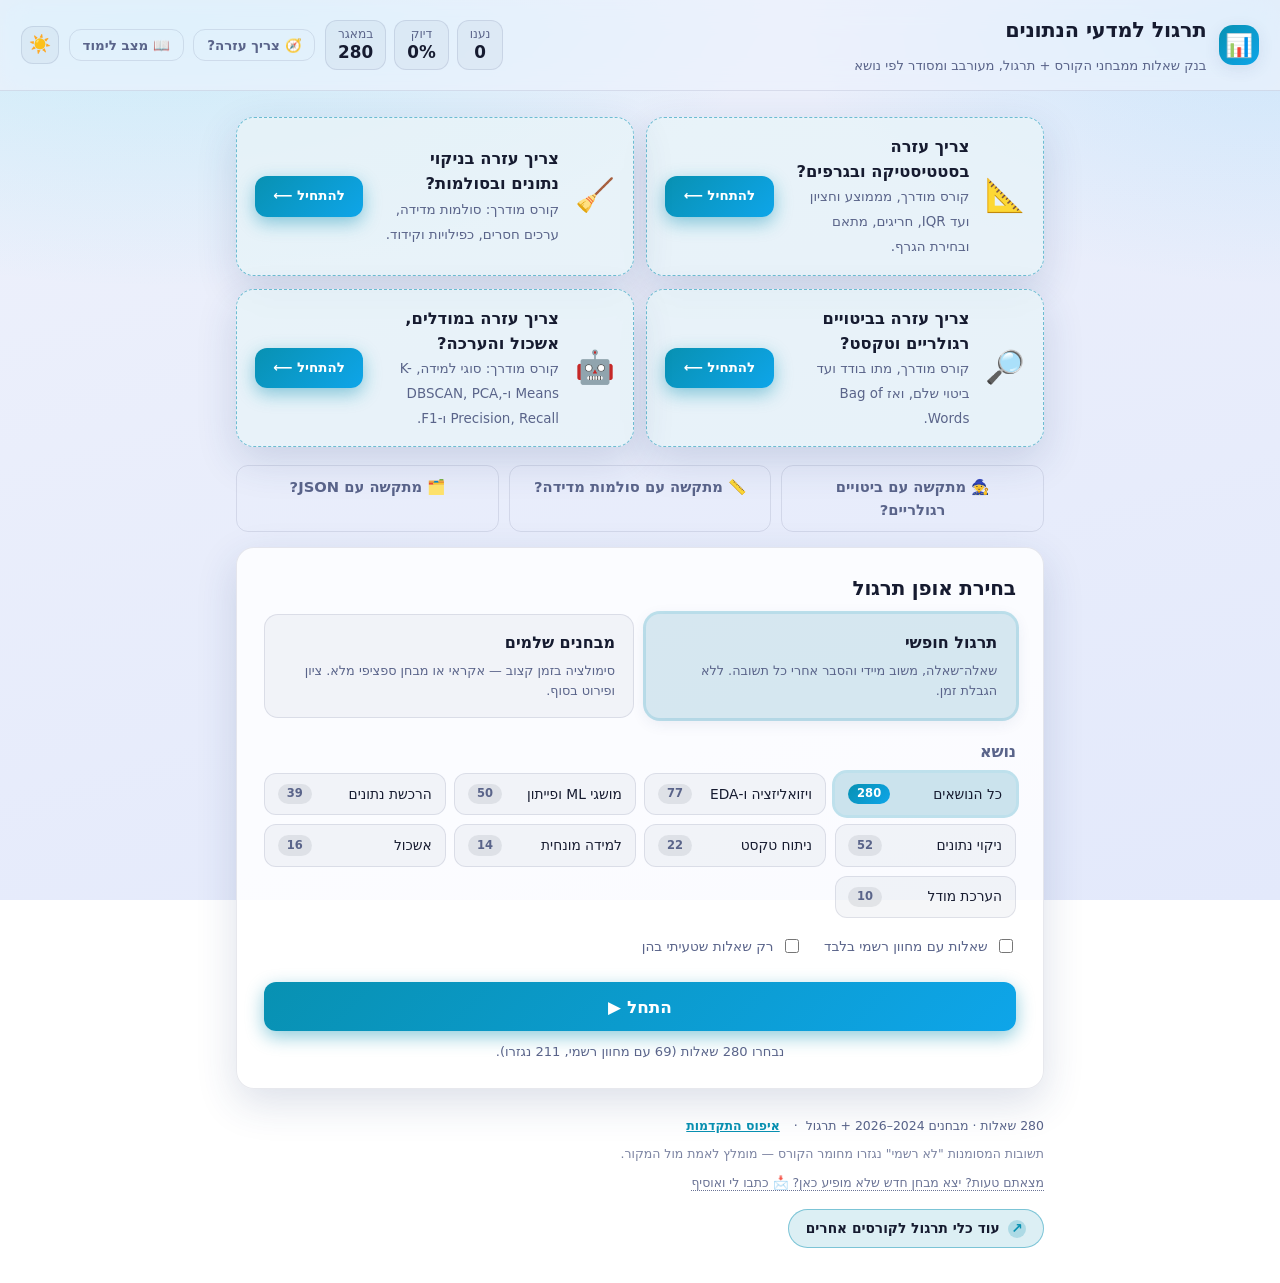
==== index.html @ a0e5b8c3 "Refute pass on the need-help courses: teach the Pearson formula (E06) and the variance-ratio rule (M" ====
<!DOCTYPE html>
<html lang="he" dir="rtl">
<head>
<meta charset="UTF-8">
<meta name="viewport" content="width=device-width, initial-scale=1.0">
<title>משחק תרגול — מבוא למדעי הנתונים</title>
<link rel="icon" href="favicon.svg" type="image/svg+xml">
<link rel="stylesheet" href="styles.css?v=22">
<script>
  // Apply saved theme before first paint to avoid a flash of the wrong theme.
  (function(){ try{ var t=localStorage.getItem("dsq_theme"); if(t==="light"||t==="dark") document.documentElement.dataset.theme=t; }catch(e){} })();
</script>
<script data-goatcounter="https://adirbuskila.goatcounter.com/count" async src="//gc.zgo.at/count.js"></script>
</head>
<body>
<header class="topbar">
  <div class="brand" id="brandHome" role="button" tabindex="0" title="לדף הבית" aria-label="חזרה לדף הבית">
    <span class="logo">📊</span>
    <div>
      <h1>תרגול למדעי הנתונים</h1>
      <p class="sub">בנק שאלות ממבחני הקורס + תרגול, מעורבב ומסודר לפי נושא</p>
    </div>
  </div>
  <div class="topbar-right">
    <div class="topstats" id="topStats"></div>
    <button id="crsHub" class="btn ghost crs-entry" type="button" title="קורסים מודרכים: סטטיסטיקה וגרפים · ניקוי נתונים · ביטויים רגולריים · מודלים והערכה">🧭 צריך עזרה?</button>
    <button id="learnEntry" class="btn ghost learn-entry" type="button">📖 מצב לימוד</button>
    <!-- label kept on all breakpoints for clarity -->
    <button id="themeToggle" class="theme-toggle" type="button" aria-label="החלפת מצב תצוגה (בהיר/כהה)" title="מצב בהיר/כהה"></button>
  </div>
</header>

<main id="app">
  <!-- START -->
  <section id="screen-start" class="screen">
    <div class="crs-promos">
      <div class="card crs-promo" data-course="eda" role="button" tabindex="0">
        <span class="big-ico">📐</span>
        <div><b>צריך עזרה בסטטיסטיקה ובגרפים?</b><span class="crs-promo-sub">קורס מודרך, מממוצע וחציון ועד IQR, חריגים, מתאם ובחירת הגרף.</span></div>
        <span class="btn primary go">להתחיל ⟵</span>
      </div>
      <div class="card crs-promo" data-course="clean" role="button" tabindex="0">
        <span class="big-ico">🧹</span>
        <div><b>צריך עזרה בניקוי נתונים ובסולמות?</b><span class="crs-promo-sub">קורס מודרך: סולמות מדידה, ערכים חסרים, כפילויות וקידוד.</span></div>
        <span class="btn primary go">להתחיל ⟵</span>
      </div>
      <div class="card crs-promo" data-course="text" role="button" tabindex="0">
        <span class="big-ico">🔎</span>
        <div><b>צריך עזרה בביטויים רגולריים וטקסט?</b><span class="crs-promo-sub">קורס מודרך, מתו בודד ועד ביטוי שלם, ואז Bag of Words.</span></div>
        <span class="btn primary go">להתחיל ⟵</span>
      </div>
      <div class="card crs-promo" data-course="ml" role="button" tabindex="0">
        <span class="big-ico">🤖</span>
        <div><b>צריך עזרה במודלים, אשכול והערכה?</b><span class="crs-promo-sub">קורס מודרך: סוגי למידה, K-Means ו-DBSCAN, PCA, Precision, Recall ו-F1.</span></div>
        <span class="btn primary go">להתחיל ⟵</span>
      </div>
    </div>
    <div class="help-links">
      <a href="regex-master.html" class="btn ghost regex-help">🧙 מתקשה עם ביטויים רגולריים?</a>
      <a href="scales-master.html" class="btn ghost regex-help">📏 מתקשה עם סולמות מדידה?</a>
      <a href="json-master.html" class="btn ghost regex-help">🗂️ מתקשה עם JSON?</a>
    </div>
    <div class="card">
      <h2>בחירת אופן תרגול</h2>

      <div class="modes">
        <label class="mode-card">
          <input type="radio" name="mode" value="practice" checked>
          <div class="mode-body">
            <span class="mode-title">תרגול חופשי</span>
            <span class="mode-desc">שאלה־שאלה, משוב מיידי והסבר אחרי כל תשובה. ללא הגבלת זמן.</span>
          </div>
        </label>
        <label class="mode-card">
          <input type="radio" name="mode" value="exam">
          <div class="mode-body">
            <span class="mode-title">מבחנים שלמים</span>
            <span class="mode-desc">סימולציה בזמן קצוב — אקראי או מבחן ספציפי מלא. ציון ופירוט בסוף.</span>
          </div>
        </label>
      </div>

      <h3>נושא</h3>
      <div id="topicGrid" class="topic-grid"></div>

      <div class="options-row">
        <label class="chk"><input type="checkbox" id="officialOnly"> שאלות עם מחוון רשמי בלבד</label>
        <label class="chk"><input type="checkbox" id="mistakesOnly"> רק שאלות שטעיתי בהן</label>
      </div>

      <div id="examOpts" class="exam-opts hidden">
        <label>מבחן
          <select id="examPick"><option value="">אקראי (כל המאגר)</option></select>
        </label>
        <label id="examCountWrap">מספר שאלות
          <select id="examCount"><option>10</option><option selected>25</option><option>40</option></select>
        </label>
        <label>זמן (דקות)
          <select id="examMinutes"><option>15</option><option>30</option><option>60</option><option selected>120</option></select>
        </label>
      </div>

      <button id="startBtn" class="btn primary big">התחל ▶</button>
      <p id="poolInfo" class="poolinfo"></p>
    </div>
  </section>

  <!-- QUIZ -->
  <section id="screen-quiz" class="screen hidden">
    <div class="quizbar">
      <button id="quitBtn" class="btn ghost">⟵ יציאה</button>
      <div class="progress"><div id="progressFill" class="progress-fill"></div></div>
      <div id="quizMeta" class="quiz-meta"></div>
    </div>

    <div class="card question-card">
      <div class="q-head">
        <span id="qTopic" class="chip"></span>
        <span id="qSource" class="chip soft"></span>
        <span id="qBadge" class="chip"></span>
      </div>
      <div id="questionText" class="question-text"></div>
      <div id="qExtras" class="q-extras"></div>
      <div id="optionsList" class="options-list"></div>
      <div id="feedback" class="feedback hidden"></div>
    </div>

    <div class="quizfoot">
      <div id="streakBox" class="streak"></div>
      <button id="prevBtn" class="btn ghost hidden">⟶ הקודמת</button>
      <button id="nextBtn" class="btn primary">הבאה ⟵</button>
      <button id="submitExamBtn" class="btn primary hidden">סיום והגשה</button>
    </div>
  </section>

  <!-- LEARN -->
  <section id="screen-learn" class="screen hidden">
    <div class="learn-bar">
      <button id="learnBackBtn" class="btn ghost">⟵ חזרה לתרגול</button>
      <div class="learn-progress" aria-hidden="true"><div id="learnProgressFill"></div></div>
      <button id="learnTocToggle" class="btn ghost learn-toc-toggle" type="button" aria-expanded="false">☰ פרקים</button>
    </div>
    <div class="learn-layout">
      <nav id="learnToc" class="learn-toc" aria-label="ניווט פרקים"></nav>
      <article id="learnContent" class="card learn-content" tabindex="-1"></article>
    </div>
    <div id="learnBackdrop" class="learn-backdrop hidden"></div>
    <div class="learn-foot">
      <button id="learnPrev" class="btn ghost">⟶ הקודם</button>
      <span id="learnPos" class="learn-pos"></span>
      <button id="learnNext" class="btn primary">הבא ⟵</button>
    </div>
  </section>

  <!-- GUIDED COURSE ("צריך עזרה?") -->
  <section id="screen-course" class="screen hidden">
    <div id="crsMapView">
      <div class="card">
        <div class="crs-head">
          <div class="grow"><h2 id="crsTitle"></h2><p id="crsIntro" class="sub"></p></div>
        </div>
        <div id="crsOverall" class="crs-overall"></div>
      </div>
      <div id="crsMap" class="crs-map"></div>
      <div class="crs-actions"><button id="crsHomeBtn" class="btn ghost">⟵ חזרה לדף הבית</button>
        <button id="crsResetBtn" class="btn ghost">איפוס התקדמות הקורס</button></div>
    </div>
    <div id="crsLessonView" class="hidden">
      <article id="crsLesson" class="card learn-content crs-lesson"></article>
      <div class="crs-actions">
        <button id="crsLessonBack" class="btn ghost">⟵ למפת השלבים</button>
        <button id="crsLessonGo" class="btn primary">לשאלות ▶</button>
      </div>
    </div>
    <div id="crsSumView" class="hidden">
      <div id="crsSum" class="card crs-sum"></div>
    </div>
  </section>

  <!-- RESULTS -->
  <section id="screen-results" class="screen hidden">
    <div class="card">
      <h2>תוצאות המבחן</h2>
      <div id="resultsSummary" class="results-summary"></div>
      <h3>פירוט לפי נושא</h3>
      <div id="resultsByTopic" class="bytopic"></div>
      <h3>סקירת תשובות</h3>
      <div id="resultsReview" class="review"></div>
      <div class="quizfoot">
        <button id="backHomeBtn" class="btn primary">חזרה למסך הראשי</button>
      </div>
    </div>
  </section>
</main>

<div id="lightbox" class="lightbox hidden" role="dialog" aria-modal="true" aria-label="תצוגת תמונה מוגדלת">
  <button id="lightboxClose" class="lightbox-close" type="button" aria-label="סגירה">✕</button>
  <img id="lightboxImg" src="" alt="">
</div>

<footer class="appfoot">
  <span id="datasetInfo"></span> ·
  <button id="resetProgress" class="linkbtn">איפוס התקדמות</button>
  <span class="disclaimer">תשובות המסומנות "לא רשמי" נגזרו מחומר הקורס — מומלץ לאמת מול המקור.</span>
  <div class="feedback-line" id="feedbackLine"></div>
  <a class="deck-link" href="https://adirbuskila.github.io/">
    <span class="deck-arrow" aria-hidden="true">↗</span>
    עוד כלי תרגול לקורסים אחרים
  </a>
</footer>

<script src="questions.js?v=19"></script>
<script src="learn.js?v=12"></script>
<script src="bidi.js?v=1"></script>
<script src="app.js?v=20"></script>
<script src="courses.js?v=1"></script>
<!-- COURSE LEVELS -->
<script src="courses/eda/E01.js?v=1"></script>
<script src="courses/eda/E02.js?v=1"></script>
<script src="courses/eda/E03.js?v=1"></script>
<script src="courses/eda/E04.js?v=1"></script>
<script src="courses/eda/E05.js?v=1"></script>
<script src="courses/eda/E06.js?v=2"></script>
<script src="courses/eda/E07.js?v=1"></script>
<script src="courses/eda/E08.js?v=1"></script>
<script src="courses/clean/C01.js?v=1"></script>
<script src="courses/clean/C02.js?v=1"></script>
<script src="courses/clean/C03.js?v=1"></script>
<script src="courses/clean/C04.js?v=1"></script>
<script src="courses/clean/C05.js?v=1"></script>
<script src="courses/clean/C06.js?v=1"></script>
<script src="courses/clean/C07.js?v=1"></script>
<script src="courses/text/T01.js?v=1"></script>
<script src="courses/text/T02.js?v=1"></script>
<script src="courses/text/T03.js?v=1"></script>
<script src="courses/text/T04.js?v=1"></script>
<script src="courses/text/T05.js?v=1"></script>
<script src="courses/text/T06.js?v=1"></script>
<script src="courses/text/T07.js?v=1"></script>
<script src="courses/text/T08.js?v=1"></script>
<script src="courses/ml/M01.js?v=1"></script>
<script src="courses/ml/M02.js?v=1"></script>
<script src="courses/ml/M03.js?v=1"></script>
<script src="courses/ml/M04.js?v=2"></script>
<script src="courses/ml/M05.js?v=1"></script>
<script src="courses/ml/M06.js?v=1"></script>
<script src="courses/ml/M07.js?v=1"></script>
<!-- /COURSE LEVELS -->
<script src="course-ui.js?v=1"></script>
<script src="feedback.js?v=1"></script>
</body>
</html>
---- styles.css ----
/* ============================================================
   Data-Science Quiz — fresh modern theme
   Dark by default; [data-theme] drives manual light/dark toggle.
   All class & --var names are kept stable (app.js relies on them).
   ============================================================ */

:root{
  /* surfaces */
  --bg:#0a0c18; --bg2:#101430;
  --glow-a:rgba(34,211,238,.20); --glow-b:rgba(56,189,248,.16);
  --card:rgba(26,31,56,.72); --card2:rgba(255,255,255,.045);
  --card-solid:#171c33;
  /* text */
  --ink:#eaedff; --muted:#9aa6cf;
  /* lines & accents */
  --line:rgba(255,255,255,.09); --line-strong:rgba(255,255,255,.16);
  --brand:#22d3ee; --brand2:#38bdf8; --brand-ink:#0a0c18;
  --grad:linear-gradient(135deg,#22d3ee 0%,#38bdf8 100%);
  --ok:#34d399; --ok-bg:rgba(52,211,153,.13);
  --bad:#fb7185; --bad-bg:rgba(251,113,133,.13);
  --warn:#fbbf24;
  /* shape */
  --radius:18px; --radius-sm:12px; --radius-xs:9px;
  --shadow:0 14px 44px rgba(0,0,0,.45);
  --shadow-sm:0 4px 16px rgba(0,0,0,.28);
  --ring:0 0 0 3px rgba(34,211,238,.30);

  font-family:"Segoe UI",system-ui,-apple-system,"Noto Sans Hebrew",Arial,sans-serif;
  color-scheme:dark;
}

/* ---- light palette (shared by explicit toggle + system pref) ---- */
:root[data-theme="light"]{
  --bg:#eef1fb; --bg2:#e3e9fb;
  --glow-a:rgba(34,211,238,.22); --glow-b:rgba(56,189,248,.18);
  --card:rgba(255,255,255,.82); --card2:rgba(20,30,80,.04);
  --card-solid:#ffffff;
  --ink:#161b30; --muted:#5a648a;
  --line:rgba(20,30,80,.10); --line-strong:rgba(20,30,80,.18);
  --brand:#0891b2; --brand2:#0ea5e9; --brand-ink:#ffffff;
  --grad:linear-gradient(135deg,#0891b2 0%,#0ea5e9 100%);
  --ok:#0f9d68; --ok-bg:rgba(15,157,104,.12);
  --bad:#e5484d; --bad-bg:rgba(229,72,77,.10);
  --shadow:0 14px 40px rgba(40,60,120,.16);
  --shadow-sm:0 4px 16px rgba(40,60,120,.10);
  --ring:0 0 0 3px rgba(8,145,178,.25);
  color-scheme:light;
}
@media (prefers-color-scheme: light){
  :root:not([data-theme]){
    --bg:#eef1fb; --bg2:#e3e9fb;
    --glow-a:rgba(34,211,238,.22); --glow-b:rgba(56,189,248,.18);
    --card:rgba(255,255,255,.82); --card2:rgba(20,30,80,.04);
    --card-solid:#ffffff;
    --ink:#161b30; --muted:#5a648a;
    --line:rgba(20,30,80,.10); --line-strong:rgba(20,30,80,.18);
    --brand:#0891b2; --brand2:#0ea5e9; --brand-ink:#ffffff;
    --grad:linear-gradient(135deg,#0891b2 0%,#0ea5e9 100%);
    --ok:#0f9d68; --ok-bg:rgba(15,157,104,.12);
    --bad:#e5484d; --bad-bg:rgba(229,72,77,.10);
    --shadow:0 14px 40px rgba(40,60,120,.16);
    --shadow-sm:0 4px 16px rgba(40,60,120,.10);
    --ring:0 0 0 3px rgba(8,145,178,.25);
    color-scheme:light;
  }
}

*{box-sizing:border-box}
html,body{overflow-x:hidden;max-width:100%}
*:focus-visible{outline:none;box-shadow:var(--ring);border-radius:var(--radius-xs)}

body{
  margin:0;min-height:100vh;line-height:1.55;color:var(--ink);
  background:
    radial-gradient(1100px 600px at 12% -8%, var(--glow-a), transparent 60%),
    radial-gradient(900px 520px at 100% 0%, var(--glow-b), transparent 55%),
    linear-gradient(165deg,var(--bg),var(--bg2));
  background-attachment:fixed;
  -webkit-font-smoothing:antialiased;text-rendering:optimizeLegibility;
}

h1,h2,h3{margin:0 0 .5em;letter-spacing:-.01em}
h1{font-size:1.3rem;font-weight:800}
h2{font-size:1.25rem;font-weight:800}
h3{font-size:1rem;font-weight:700;color:var(--muted);text-transform:none;margin-top:.2em}
.sub{margin:0;color:var(--muted);font-size:.82rem}
.hidden{display:none !important}

/* ---------------- top bar ---------------- */
.topbar{
  position:sticky;top:0;z-index:20;
  display:flex;justify-content:space-between;align-items:center;gap:1rem;flex-wrap:wrap;
  padding:.85rem 1.3rem;
  background:color-mix(in srgb, var(--bg) 72%, transparent);
  backdrop-filter:saturate(160%) blur(14px);
  -webkit-backdrop-filter:saturate(160%) blur(14px);
  border-bottom:1px solid var(--line);
}
.brand{display:flex;align-items:center;gap:.8rem}
.logo{
  font-size:1.4rem;width:2.5rem;height:2.5rem;display:grid;place-items:center;
  border-radius:14px;background:var(--grad);box-shadow:var(--shadow-sm);
  color:#fff;flex:none;
}
.topbar-right{display:flex;align-items:center;gap:.6rem}
.topstats{display:flex;gap:.5rem;flex-wrap:wrap}
.stat{
  background:var(--card2);border:1px solid var(--line);border-radius:12px;
  padding:.35rem .75rem;font-size:.76rem;color:var(--muted);line-height:1.25;text-align:center;
}
.stat b{display:block;color:var(--ink);font-size:1.05rem;font-weight:800}

/* theme toggle */
.theme-toggle{
  flex:none;width:2.4rem;height:2.4rem;border-radius:12px;cursor:pointer;
  display:grid;place-items:center;font-size:1.1rem;line-height:1;
  background:var(--card2);border:1px solid var(--line);color:var(--ink);
  transition:transform .15s ease,border-color .15s ease,background .15s ease;
}
.theme-toggle:hover{border-color:var(--brand);transform:translateY(-1px)}
.theme-toggle:active{transform:translateY(0) scale(.96)}

/* ---------------- layout ---------------- */
main{max-width:840px;margin:1.6rem auto;padding:0 1rem}
.card{
  background:var(--card);
  backdrop-filter:blur(16px);-webkit-backdrop-filter:blur(16px);
  border:1px solid var(--line);border-radius:var(--radius);
  box-shadow:var(--shadow);padding:1.6rem 1.7rem;margin-bottom:1.1rem;
}

/* screen entrance animation — opacity only, so it never creates a
   containing block that would break position:fixed for the learn drawer */
.screen{animation:fadein .35s ease both}
@keyframes fadein{from{opacity:0}to{opacity:1}}
@keyframes rise{from{opacity:0;transform:translateY(10px)}to{opacity:1;transform:none}}
@media (prefers-reduced-motion: reduce){
  .screen{animation:none}
  *{transition-duration:.001ms !important}
}

/* ---------------- start screen ---------------- */
.modes{display:grid;grid-template-columns:1fr 1fr;gap:.8rem;margin-bottom:1.4rem}
.mode-card{position:relative;display:block;cursor:pointer}
.mode-card input{position:absolute;inset:0;opacity:0;cursor:pointer;margin:0}
.mode-body{
  display:flex;flex-direction:column;gap:.3rem;height:100%;
  border:1.5px solid var(--line);border-radius:14px;padding:1rem 1.1rem;
  background:var(--card2);transition:border-color .15s,box-shadow .15s,transform .15s;
}
.mode-card:hover .mode-body{border-color:var(--line-strong);transform:translateY(-2px)}
.mode-card input:checked + .mode-body{
  border-color:transparent;box-shadow:var(--ring),var(--shadow-sm);
  background:color-mix(in srgb, var(--brand) 12%, var(--card2));
}
.mode-title{font-weight:800;font-size:1rem}
.mode-desc{font-size:.8rem;color:var(--muted)}

.topic-grid{display:grid;grid-template-columns:repeat(auto-fit,minmax(155px,1fr));gap:.55rem;margin-bottom:1.1rem}
.topic-btn{
  display:flex;justify-content:space-between;align-items:center;gap:.5rem;text-align:right;
  border:1.5px solid var(--line);background:var(--card2);color:var(--ink);
  border-radius:12px;padding:.6rem .8rem;cursor:pointer;font:inherit;font-size:.86rem;
  transition:border-color .14s,background .14s,transform .14s;
}
.topic-btn .cnt{
  background:color-mix(in srgb, var(--ink) 8%, transparent);color:var(--muted);
  border-radius:20px;padding:.08rem .55rem;font-size:.72rem;font-weight:700;flex:none;
}
.topic-btn:hover:not(:disabled){border-color:var(--brand);transform:translateY(-1px)}
.topic-btn.active{
  border-color:transparent;color:var(--ink);
  background:color-mix(in srgb, var(--brand) 16%, var(--card2));box-shadow:var(--ring)
}
.topic-btn.active .cnt{background:var(--grad);color:#fff}
.topic-btn:disabled{opacity:.4;cursor:not-allowed}

.options-row{display:flex;gap:1.4rem;flex-wrap:wrap;margin:.2rem 0 1.1rem}
.chk{display:flex;align-items:center;gap:.45rem;font-size:.85rem;color:var(--muted);cursor:pointer}
.chk input{accent-color:var(--brand);width:1.05em;height:1.05em;cursor:pointer}
.exam-opts{
  display:flex;gap:1rem;margin-bottom:1.1rem;flex-wrap:wrap;
  padding:.9rem 1rem;border:1px dashed var(--line);border-radius:14px;background:var(--card2)
}
.exam-opts label{display:flex;flex-direction:column;gap:.3rem;font-size:.8rem;color:var(--muted);font-weight:600}
.exam-opts select{
  background:var(--card-solid);color:var(--ink);border:1px solid var(--line);
  border-radius:10px;padding:.45rem .7rem;font:inherit;cursor:pointer
}
/* the exam picker holds long exam names — let it grow and stay readable */
.exam-opts label:has(#examPick){flex:1 1 16rem;min-width:12rem}
.exam-opts #examPick{width:100%}
.poolinfo{color:var(--muted);font-size:.82rem;text-align:center;margin:.7rem 0 0}

/* ---- question figure / code snippet ---- */
.q-extras:empty{display:none}
.q-extras{margin:.1rem 0 .3rem}
.q-code{
  direction:ltr;text-align:left;background:var(--card2);color:var(--ink);
  border:1px solid var(--line);border-radius:10px;padding:.7rem .9rem;margin:.4rem 0;
  overflow-x:auto;white-space:pre;font-size:.85rem;line-height:1.5;
  font-family:ui-monospace,SFMono-Regular,Menlo,Consolas,"Liberation Mono",monospace
}
.q-fig{margin:.4rem 0;text-align:center}
.q-img{
  max-width:100%;height:auto;display:block;margin:.4rem auto;
  border:1px solid var(--line);border-radius:10px;cursor:zoom-in;background:#fff
}
.rev .q-code{font-size:.78rem}
.rev .q-img{max-width:280px}
/* image-based answer options (e.g. code-snippet choices) */
.opt .opt-img{max-width:100%;height:auto;display:block;border-radius:6px;background:#fff}
.rev .opt-img{max-width:240px;vertical-align:middle;border-radius:6px}
/* Hebrew-free options (code / program output) — isolate as LTR so the RTL page can't reorder them */
.opt-ltr{direction:ltr;unicode-bidi:isolate;display:inline-block;text-align:left}

/* ---------------- buttons ---------------- */
.btn{
  border:none;border-radius:12px;padding:.62rem 1.15rem;font-size:.92rem;font-weight:700;
  cursor:pointer;font-family:inherit;transition:transform .12s,box-shadow .15s,background .15s,border-color .15s;
}
.btn.primary{background:var(--grad);color:#fff;box-shadow:0 6px 18px color-mix(in srgb,var(--brand) 45%,transparent)}
.btn.primary:hover:not(:disabled){transform:translateY(-2px);box-shadow:0 10px 26px color-mix(in srgb,var(--brand) 55%,transparent)}
.btn.primary:active{transform:translateY(0)}
.btn.ghost{background:transparent;color:var(--muted);border:1px solid var(--line)}
.btn.ghost:hover{color:var(--ink);border-color:var(--brand)}
.btn.big{width:100%;padding:.9rem;font-size:1.06rem;margin-top:.5rem}
.btn:disabled{opacity:.45;cursor:not-allowed;box-shadow:none;transform:none}
.linkbtn{background:none;border:none;color:var(--brand);cursor:pointer;font:inherit;font-weight:600;text-decoration:underline}
.help-links{display:flex;gap:.6rem;margin:0 0 .9rem;flex-wrap:wrap}
.regex-help{flex:1 1 220px;display:block;text-align:center;text-decoration:none;
  border-style:dashed;color:var(--brand);border-color:color-mix(in srgb,var(--brand) 55%,var(--line))}
.regex-help:hover{color:var(--ink);border-color:var(--brand);border-style:solid;transform:translateY(-1px)}

/* ---------------- quiz ---------------- */
.quizbar{display:flex;align-items:center;gap:.9rem;margin-bottom:1rem}
.progress{flex:1;height:9px;background:var(--card2);border:1px solid var(--line);border-radius:20px;overflow:hidden}
.progress-fill{height:100%;width:0;background:var(--grad);border-radius:20px;transition:width .35s cubic-bezier(.21,.7,.35,1)}
.quiz-meta{font-size:.82rem;color:var(--muted);white-space:nowrap;font-weight:600}
.quiz-meta .timer{padding:.1rem .5rem;border-radius:8px;background:var(--card2)}
.quiz-meta .timer.danger{color:var(--bad);background:var(--bad-bg);font-weight:800;animation:pulse 1s ease-in-out infinite}
@keyframes pulse{0%,100%{opacity:1}50%{opacity:.55}}

.q-head{display:flex;gap:.45rem;flex-wrap:wrap;margin-bottom:1rem}
.chip{
  font-size:.71rem;font-weight:600;padding:.24rem .65rem;border-radius:20px;
  background:var(--card2);color:var(--muted);border:1px solid var(--line)
}
.chip.soft{opacity:.9}
.chip.official{background:var(--ok-bg);color:var(--ok);border-color:transparent}
.chip.unofficial{background:color-mix(in srgb,var(--warn) 14%,transparent);color:var(--warn);border-color:transparent}
.question-text{font-size:1.18rem;font-weight:700;line-height:1.5;margin-bottom:1.2rem;white-space:pre-wrap;letter-spacing:-.01em}

.options-list{display:flex;flex-direction:column;gap:.6rem}
.opt{
  display:flex;gap:.75rem;align-items:flex-start;text-align:right;width:100%;
  border:1.5px solid var(--line);background:var(--card2);color:var(--ink);
  border-radius:13px;padding:.8rem .95rem;cursor:pointer;font-size:.97rem;font-family:inherit;
  transition:border-color .13s,background .13s,transform .13s,box-shadow .13s;
}
.opt:hover:not(:disabled){border-color:var(--brand);transform:translateY(-1px);box-shadow:var(--shadow-sm)}
.opt .key{
  flex:none;width:1.7rem;height:1.7rem;border-radius:9px;
  background:color-mix(in srgb,var(--ink) 8%,transparent);
  display:grid;place-items:center;font-weight:800;font-size:.85rem;color:var(--muted);
  transition:background .13s,color .13s
}
.opt .txt{padding-top:.12rem}
.opt.correct{border-color:var(--ok);background:var(--ok-bg)}
.opt.correct .key{background:var(--ok);color:#04231a}
.opt.wrong{border-color:var(--bad);background:var(--bad-bg)}
.opt.wrong .key{background:var(--bad);color:#2a0a0f}
.opt.chosen-exam{border-color:transparent;background:color-mix(in srgb,var(--brand) 14%,var(--card2));box-shadow:var(--ring)}
.opt.chosen-exam .key{background:var(--grad);color:#fff}
.opt:disabled{cursor:default}

.feedback{
  margin-top:1.1rem;border-radius:13px;padding:.9rem 1.1rem;font-size:.9rem;
  border:1px solid var(--line);animation:rise .25s ease both
}
.feedback.good{background:var(--ok-bg);border-color:color-mix(in srgb,var(--ok) 55%,transparent)}
.feedback.bad{background:var(--bad-bg);border-color:color-mix(in srgb,var(--bad) 55%,transparent)}
.feedback .verdict{font-weight:800;margin-bottom:.35rem;font-size:1rem}
.feedback.good .verdict{color:var(--ok)} .feedback.bad .verdict{color:var(--bad)}
.feedback .expl{color:var(--ink)}
.feedback .note{display:block;margin-top:.55rem;font-size:.77rem;color:var(--muted)}

.quizfoot{display:flex;align-items:center;gap:.6rem;margin-top:1.2rem}
.streak{flex:1;font-size:.85rem;color:var(--muted);font-weight:600}

/* ---------------- results ---------------- */
.results-summary{display:flex;gap:1.4rem;flex-wrap:wrap;align-items:center;margin-bottom:1.4rem}
.scorering{
  --p:0;width:128px;height:128px;border-radius:50%;display:grid;place-items:center;flex:none;
  background:conic-gradient(var(--brand) calc(var(--p)*1%), var(--line) 0);
  box-shadow:var(--shadow-sm)
}
.scorering span{
  width:100px;height:100px;border-radius:50%;background:var(--card-solid);
  display:grid;place-items:center;font-size:1.6rem;font-weight:900;color:var(--ink)
}
.results-summary .txt{font-size:.95rem}
.results-summary .txt b{font-size:1.2rem;font-weight:800}

.bytopic{display:flex;flex-direction:column;gap:.55rem;margin-bottom:1.2rem}
.tline{display:grid;grid-template-columns:135px 1fr 56px;gap:.7rem;align-items:center;font-size:.85rem}
.tbar{height:10px;background:var(--card2);border-radius:20px;overflow:hidden}
.tbar i{display:block;height:100%;background:var(--grad);border-radius:20px}

.review{display:flex;flex-direction:column;gap:.7rem}
.rev{border:1px solid var(--line);border-radius:13px;padding:.8rem 1rem;font-size:.88rem;background:var(--card2)}
.rev.ok{border-right:4px solid var(--ok)}
.rev.bad{border-right:4px solid var(--bad)}
.rev .rq{font-weight:700;margin-bottom:.35rem}
.rev .ra{color:var(--muted);font-size:.82rem}
.rev .ra .good{color:var(--ok);font-weight:600} .rev .ra .miss{color:var(--bad);font-weight:600}

/* ---------------- footer ---------------- */
.appfoot{
  max-width:840px;margin:0 auto 2.2rem;padding:0 1rem;color:var(--muted);font-size:.78rem;
  display:flex;gap:.5rem;flex-wrap:wrap;align-items:center
}
.disclaimer{flex-basis:100%;opacity:.8}
/* back to the study-tools deck */
/* Back to the study-tools deck. Deliberately the one warm spot in the footer —
   as muted fine print it read as a disclaimer and got missed. The pre-color-mix
   declarations are the old look, kept as a fallback for older browsers. */
.deck-link{
  margin-top:.55rem;
  display:inline-flex;align-items:center;gap:.5rem;
  padding:.55rem 1.05rem;border-radius:999px;
  border:1px solid var(--line);
  border:1px solid color-mix(in oklab, var(--brand) 45%, transparent);
  background:transparent;
  background:color-mix(in oklab, var(--brand) 14%, transparent);
  color:var(--ink);text-decoration:none;
  font-size:.86rem;font-weight:600;line-height:1.4;
  transition:background .18s ease,border-color .18s ease,box-shadow .18s ease,transform .18s ease
}
.deck-link:hover,.deck-link:focus-visible{
  border-color:var(--brand);
  background:color-mix(in oklab, var(--brand) 24%, transparent);
  box-shadow:0 6px 18px -8px var(--brand);
  transform:translateY(-1px)
}
.deck-link .deck-arrow{
  color:var(--brand);font-weight:700;
  display:inline-flex;align-items:center;justify-content:center;
  width:1.35em;height:1.35em;border-radius:50%;
  background:color-mix(in oklab, var(--brand) 22%, transparent);
  transition:transform .18s ease
}
.deck-link:hover .deck-arrow,.deck-link:focus-visible .deck-arrow{transform:translate(2px,-2px)}
@media (prefers-reduced-motion: reduce){
  .deck-link,.deck-link .deck-arrow{transition:none}
  .deck-link:hover,.deck-link:focus-visible{transform:none}
  .deck-link:hover .deck-arrow,.deck-link:focus-visible .deck-arrow{transform:none}
}


/* ---------------- learning section ---------------- */
.learn-entry{font-size:.84rem;padding:.45rem .8rem;white-space:nowrap}

#screen-learn{max-width:1040px;margin-inline:auto}
.learn-bar{display:flex;align-items:center;gap:.8rem;margin-bottom:1rem}
.learn-progress{flex:1;height:7px;background:var(--card2);border:1px solid var(--line);border-radius:20px;overflow:hidden}
#learnProgressFill{height:100%;width:0;background:var(--grad);border-radius:20px;transition:width .3s ease}
.learn-toc-toggle{display:none}

.learn-layout{display:grid;grid-template-columns:240px 1fr;gap:1rem;align-items:start}

/* chapter rail */
.learn-toc{
  position:sticky;top:5rem;display:flex;flex-direction:column;gap:.2rem;
  background:var(--card);backdrop-filter:blur(16px);-webkit-backdrop-filter:blur(16px);
  border:1px solid var(--line);border-radius:var(--radius);box-shadow:var(--shadow-sm);
  padding:.6rem;max-height:calc(100vh - 6.5rem);overflow:auto
}
.learn-toc button{
  text-align:right;border:none;background:transparent;color:var(--muted);font:inherit;font-size:.86rem;
  padding:.5rem .7rem;border-radius:10px;cursor:pointer;transition:background .12s,color .12s;line-height:1.35
}
.learn-toc button:hover{background:var(--card2);color:var(--ink)}
.learn-toc button.active{background:color-mix(in srgb,var(--brand) 16%,var(--card2));color:var(--ink);font-weight:700}

/* reading pane */
.learn-content{padding:1.6rem 1.8rem;min-height:60vh;animation:rise .3s ease both;
  min-width:0;overflow-wrap:anywhere;word-break:break-word}
.learn-content h2.learn-h{font-size:1.5rem;font-weight:800;margin-bottom:1rem;
  padding-bottom:.7rem;border-bottom:1px solid var(--line)}
.learn-content h3{font-size:1.08rem;color:var(--ink);font-weight:700;margin:1.5rem 0 .5rem}
.learn-content p{margin:.6rem 0;color:var(--ink)}
.learn-content ul,.learn-content ol{margin:.5rem 0;padding-inline-start:1.4rem;display:flex;flex-direction:column;gap:.3rem}
.learn-content li{line-height:1.6}
.learn-content li::marker{color:var(--brand)}
.learn-content strong{color:var(--ink);font-weight:800}
.learn-content code{
  font-family:"Consolas",ui-monospace,monospace;font-size:.86em;direction:ltr;display:inline-block;
  background:var(--card2);border:1px solid var(--line);border-radius:6px;padding:.05em .4em
}
.learn-content pre{background:var(--card2);border:1px solid var(--line);border-radius:10px;padding:.8rem 1rem;overflow:auto;direction:ltr}
.learn-content pre code{border:none;background:none;padding:0}
.learn-content hr{border:none;border-top:1px solid var(--line);margin:1.2rem 0}
.learn-content a{color:var(--brand)}
.learn-content table{width:100%;border-collapse:collapse;margin:1rem 0;font-size:.86rem;overflow:hidden;
  border-radius:10px;border:1px solid var(--line)}
.learn-content th,.learn-content td{border:1px solid var(--line);padding:.5rem .7rem;text-align:right}
.learn-content thead th{background:var(--card2);color:var(--ink);font-weight:800}
.learn-content tbody tr:nth-child(even){background:var(--card2)}

/* figures */
.learn-figs{display:grid;grid-template-columns:repeat(auto-fit,minmax(240px,1fr));gap:.9rem;margin-top:1.4rem}
.learn-fig{margin:0;border:1px solid var(--line);border-radius:12px;overflow:hidden;background:var(--card2);
  display:flex;flex-direction:column}
.learn-fig img{width:100%;height:auto;display:block;cursor:zoom-in;background:#0b1020;transition:transform .2s}
.learn-fig img:hover{transform:scale(1.02)}
.learn-fig figcaption{padding:.55rem .7rem;font-size:.78rem;color:var(--muted);text-align:center;border-top:1px solid var(--line)}

.learn-foot{display:flex;align-items:center;gap:.6rem;margin-top:1.1rem}
.learn-pos{flex:1;text-align:center;font-size:.84rem;color:var(--muted);font-weight:600}

/* lightbox */
.lightbox{position:fixed;inset:0;z-index:50;display:grid;place-items:center;padding:2rem;
  background:rgba(4,6,16,.82);backdrop-filter:blur(6px);-webkit-backdrop-filter:blur(6px);animation:rise .2s ease both}
.lightbox img{max-width:96vw;max-height:92vh;border-radius:12px;box-shadow:var(--shadow);background:#0b1020}
.lightbox-close{position:absolute;top:1rem;left:1rem;width:2.6rem;height:2.6rem;border-radius:50%;
  border:1px solid var(--line);background:var(--card);color:var(--ink);font-size:1.1rem;cursor:pointer}
.lightbox-close:hover{border-color:var(--brand)}

/* ---------------- responsive ---------------- */
@media(max-width:860px){
  .learn-entry{padding:.45rem .7rem}
  .learn-layout{grid-template-columns:1fr}
  .learn-toc-toggle{display:inline-block}
  /* Chapter list collapses to an in-flow dropdown.
     display:none when closed => it can never peek or cause overflow. */
  .learn-toc{
    display:none;position:static;width:auto;max-height:none;
    margin-bottom:.9rem;top:auto
  }
  .learn-toc.open{display:flex}
  .learn-toc button{font-size:.92rem;padding:.6rem .8rem}
  /* no overlay drawer on mobile */
  .learn-backdrop{display:none !important}
}
@media(max-width:560px){
  /* two rows: title on top, [stats + 📖 + 🌙] beneath */
  .topbar{flex-direction:column;align-items:stretch;gap:.55rem;padding:.7rem .9rem}
  .brand{gap:.55rem;min-width:0}
  .brand>div{min-width:0}
  .brand .sub{display:none}
  .brand h1{font-size:1.08rem;white-space:nowrap;overflow:hidden;text-overflow:ellipsis}
  .logo{width:2.1rem;height:2.1rem;font-size:1.05rem;border-radius:11px;flex:none}
  .topbar-right{flex-wrap:nowrap;justify-content:space-between;align-items:center;gap:.4rem}
  .topstats{flex-wrap:nowrap;gap:.35rem}
  .stat{padding:.2rem .5rem;font-size:.66rem;border-radius:10px}
  .stat b{font-size:.8rem}
  .learn-entry{padding:.42rem .7rem;font-size:.82rem;flex:none}
  .theme-toggle{width:2.1rem;height:2.1rem;font-size:1rem;flex:none}
  main{margin:1rem auto}
  .card{padding:1.2rem 1.1rem}
  .modes{grid-template-columns:1fr}
  .results-summary{justify-content:center;text-align:center}
  .scorering{width:108px;height:108px}.scorering span{width:84px;height:84px;font-size:1.35rem}
  .tline{grid-template-columns:95px 1fr 48px;gap:.5rem;font-size:.8rem}
  .learn-content{padding:1.2rem 1.1rem}
  .learn-content h2.learn-h{font-size:1.3rem}
  .learn-figs{grid-template-columns:1fr}
}

/* bidi isolates (bidi.js): a formula inside Hebrew keeps its left-to-right order */
bdi.ltr{unicode-bidi:isolate;overflow-wrap:anywhere}
bdi.ltr.nw{white-space:nowrap}

/* ---------------- guided courses ("צריך עזרה?") ---------------- */
.crs-entry{font-size:.84rem;padding:.45rem .8rem;white-space:nowrap}
.crs-promos{display:grid;grid-template-columns:1fr 1fr;gap:.8rem;margin-bottom:1.1rem;scroll-margin-top:6rem}
.crs-promos .crs-promo{margin-bottom:0}
.crs-promo{display:flex;align-items:center;gap:1rem;cursor:pointer;border:1.5px dashed color-mix(in srgb,var(--brand) 55%,transparent);
  background:color-mix(in srgb,var(--brand) 8%,var(--card));transition:transform .15s,border-color .15s;padding:1rem 1.1rem}
.crs-promo:hover{transform:translateY(-2px);border-color:var(--brand)}
.crs-promo .big-ico{font-size:2rem;flex:none}
.crs-promo b{display:block;font-size:1.02rem}
.crs-promo span{color:var(--muted);font-size:.84rem}
.crs-promo .go{margin-inline-start:auto;flex:none;color:#fff}
.crs-head{display:flex;align-items:center;gap:.8rem;margin-bottom:1rem}
.crs-head .grow{flex:1}
.crs-head .sub{font-size:.88rem;line-height:1.6;margin-top:.3rem}
.crs-overall{font-size:.85rem;color:var(--muted);font-weight:600}
.crs-map{display:grid;grid-template-columns:repeat(auto-fill,minmax(230px,1fr));gap:.7rem;margin-top:1rem}
.crs-lvl{position:relative;display:flex;flex-direction:column;gap:.25rem;text-align:right;font:inherit;color:var(--ink);cursor:pointer;
  border:1.5px solid var(--line);background:var(--card2);border-radius:14px;padding:.85rem 1rem;transition:border-color .15s,transform .15s}
.crs-lvl:hover{border-color:var(--brand);transform:translateY(-2px)}
.crs-lvl .num{font-size:.72rem;font-weight:800;color:var(--muted)}
.crs-lvl .ttl{font-weight:800;font-size:1rem}
.crs-lvl .gl{font-size:.8rem;color:var(--muted);line-height:1.4}
.crs-lvl .st{font-size:.75rem;font-weight:700;margin-top:.2rem;color:var(--muted)}
.crs-lvl.passed{border-color:color-mix(in srgb,var(--ok) 55%,transparent);background:color-mix(in srgb,var(--ok) 8%,var(--card2))}
.crs-lvl.passed .st{color:var(--ok)}
.crs-lvl.next{box-shadow:var(--ring);border-color:transparent}
.crs-lvl.next::after{content:"מומלץ הבא";position:absolute;top:.6rem;left:.7rem;font-size:.66rem;font-weight:800;
  background:var(--grad);color:#fff;padding:.12rem .5rem;border-radius:20px}
.crs-lvl.boss{grid-column:1/-1;background:color-mix(in srgb,var(--warn) 9%,var(--card2));border-color:color-mix(in srgb,var(--warn) 45%,transparent)}
.crs-lesson{min-height:0}
.crs-lesson .crs-goal{font-size:.9rem;margin:-.6rem 0 1rem}
.crs-lesson .lesson-body{line-height:1.75}
.lesson-rule{border-inline-start:3px solid var(--brand);background:var(--card2);border-radius:10px;padding:.6rem .9rem;margin:.8rem 0}
.lesson-trap{border-inline-start:3px solid var(--warn);background:color-mix(in srgb,var(--warn) 8%,var(--card2));border-radius:10px;padding:.6rem .9rem;margin:.8rem 0}
.lesson-ex{border:1px dashed color-mix(in srgb,var(--ok) 55%,transparent);background:color-mix(in srgb,var(--ok) 6%,transparent);border-radius:12px;padding:.6rem .9rem;margin:.8rem 0}
.lesson-formula{direction:ltr;text-align:center;font-family:"Cambria Math","STIX Two Math",Cambria,"Times New Roman",serif;font-size:1.08rem;
  background:var(--card2);border:1px solid var(--line);border-radius:10px;padding:.55rem .8rem;margin:.6rem 0;overflow-x:auto;white-space:nowrap}
.tbl-wrap{overflow-x:auto;max-width:100%}
.crs-lesson pre.lesson-code{direction:ltr;text-align:left;margin:.6rem 0;white-space:pre;overflow-x:auto}
.crs-actions{display:flex;gap:.6rem;flex-wrap:wrap;margin-top:1.1rem}
.crs-actions .btn{flex:1 1 auto}
.crs-sum{text-align:center}
.crs-sum .big{font-size:2.6rem;font-weight:900;margin:.4rem 0}
.crs-sum .msg{color:var(--muted);margin-bottom:.6rem}
.crs-review{text-align:right;background:var(--card2);border:1px solid var(--line);border-radius:12px;padding:.7rem 1rem;margin:.8rem 0;font-size:.9rem;line-height:1.6}
.crs-review-t{font-weight:800;margin-bottom:.3rem}
.question-text b,.feedback b{font-weight:800}
.question-text code,.feedback code,.crs-review code,.q-table code{font-family:Consolas,ui-monospace,monospace;font-size:.9em;
  background:var(--card2);border:1px solid var(--line);border-radius:6px;padding:0 .3em;unicode-bidi:isolate}
.q-table{margin:.5rem 0;overflow-x:auto;border:1px solid var(--line);border-radius:10px}
.q-table table{width:100%;border-collapse:collapse;font-size:.88rem}
.q-table th,.q-table td{border:1px solid var(--line);padding:.35rem .6rem;text-align:center;white-space:nowrap}
.q-table tr>*:first-child{border-inline-start:none}.q-table tr>*:last-child{border-inline-end:none}
.q-table thead tr:first-child>*{border-top:none}.q-table tbody tr:last-child>*{border-bottom:none}
.q-table thead th{background:var(--card2);font-weight:800}
.q-table-cap{font-size:.8rem;color:var(--muted);text-align:center;margin:-.2rem 0 .5rem}
@media(max-width:560px){
  /* header gets a second row: [stats ... theme] then [help | learn] */
  .topbar-right{flex-wrap:wrap}
  .topbar-right .topstats{order:1;flex:1 1 calc(100% - 3rem)}
  .topbar-right .theme-toggle{order:2}
  .topbar-right .crs-entry,.topbar-right .learn-entry{order:3;flex:1 1 calc(50% - .4rem);justify-content:center;padding:.42rem .7rem;font-size:.82rem}
  .crs-promo .go{display:none}
  .crs-promos{grid-template-columns:1fr}
  .crs-map{grid-template-columns:1fr}
  .q-table th,.q-table td{padding:.28rem .45rem}
}
.lesson-body td code,.lesson-body th code{white-space:nowrap}
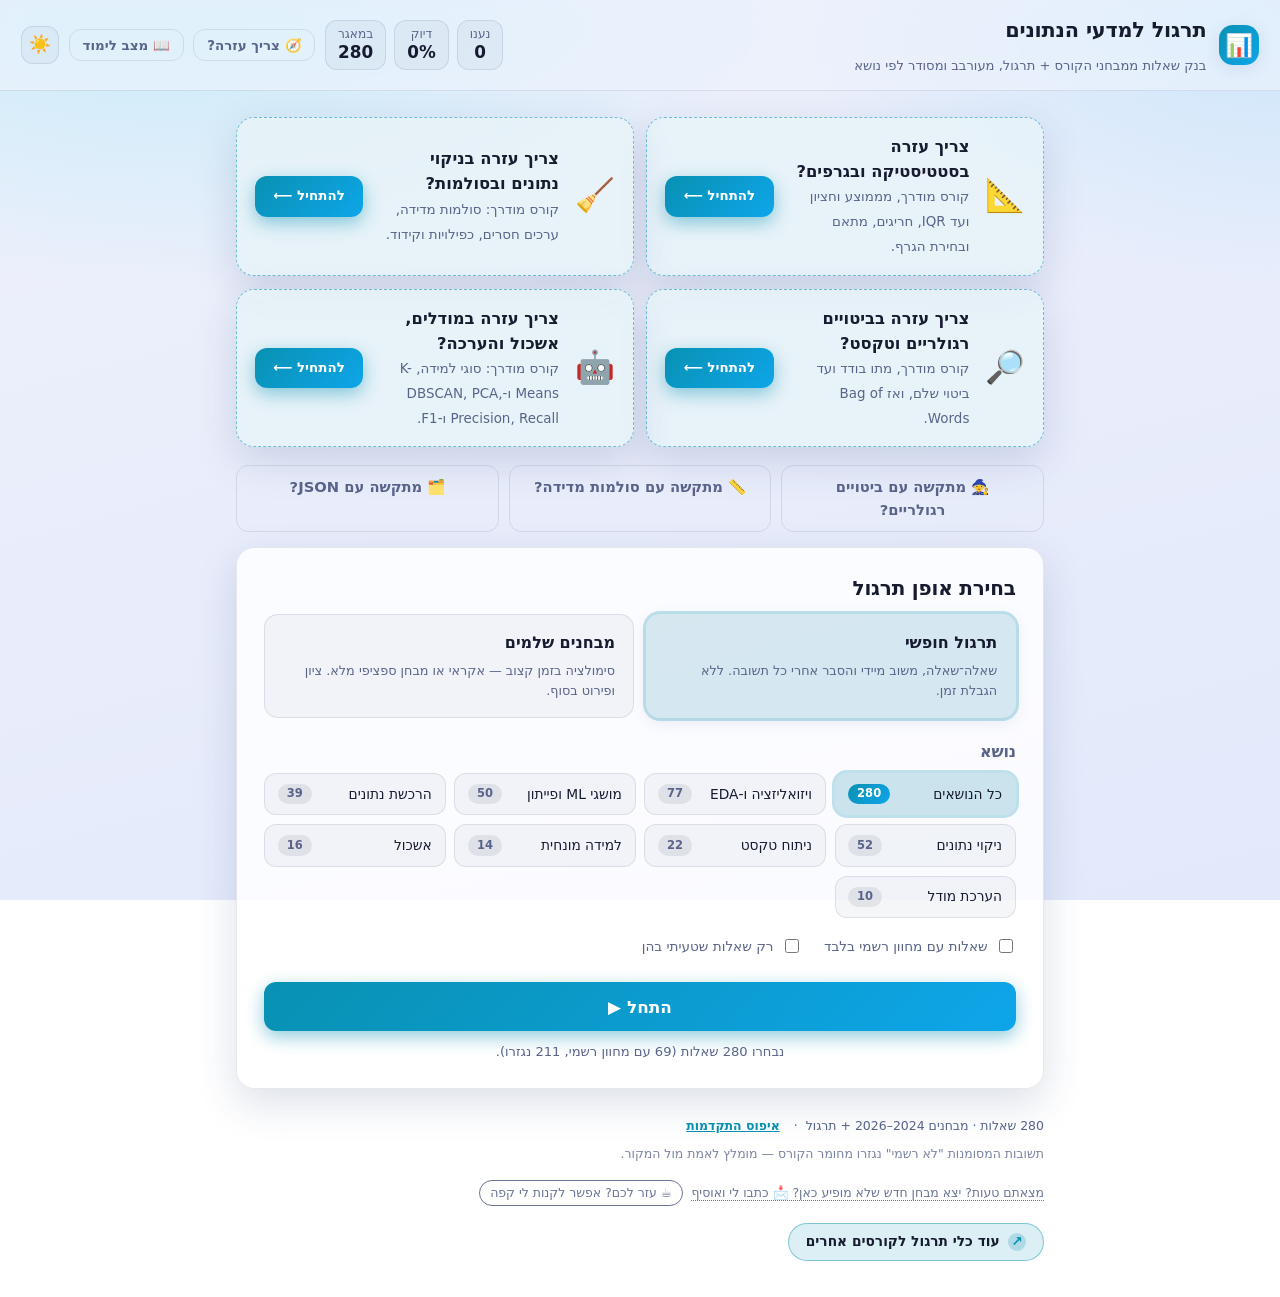
==== commit 6a4a5758: "Add Buy Me a Coffee link to the footer Co-Authored-By: Claude Opus 5.5 <noreply@anthropic.com>" ====
--- a/index.html
+++ b/index.html
@@ -247,6 +247,6 @@
 <script src="courses/ml/M07.js?v=1"></script>
 <!-- /COURSE LEVELS -->
 <script src="course-ui.js?v=1"></script>
-<script src="feedback.js?v=1"></script>
+<script src="feedback.js?v=2"></script>
 </body>
 </html>
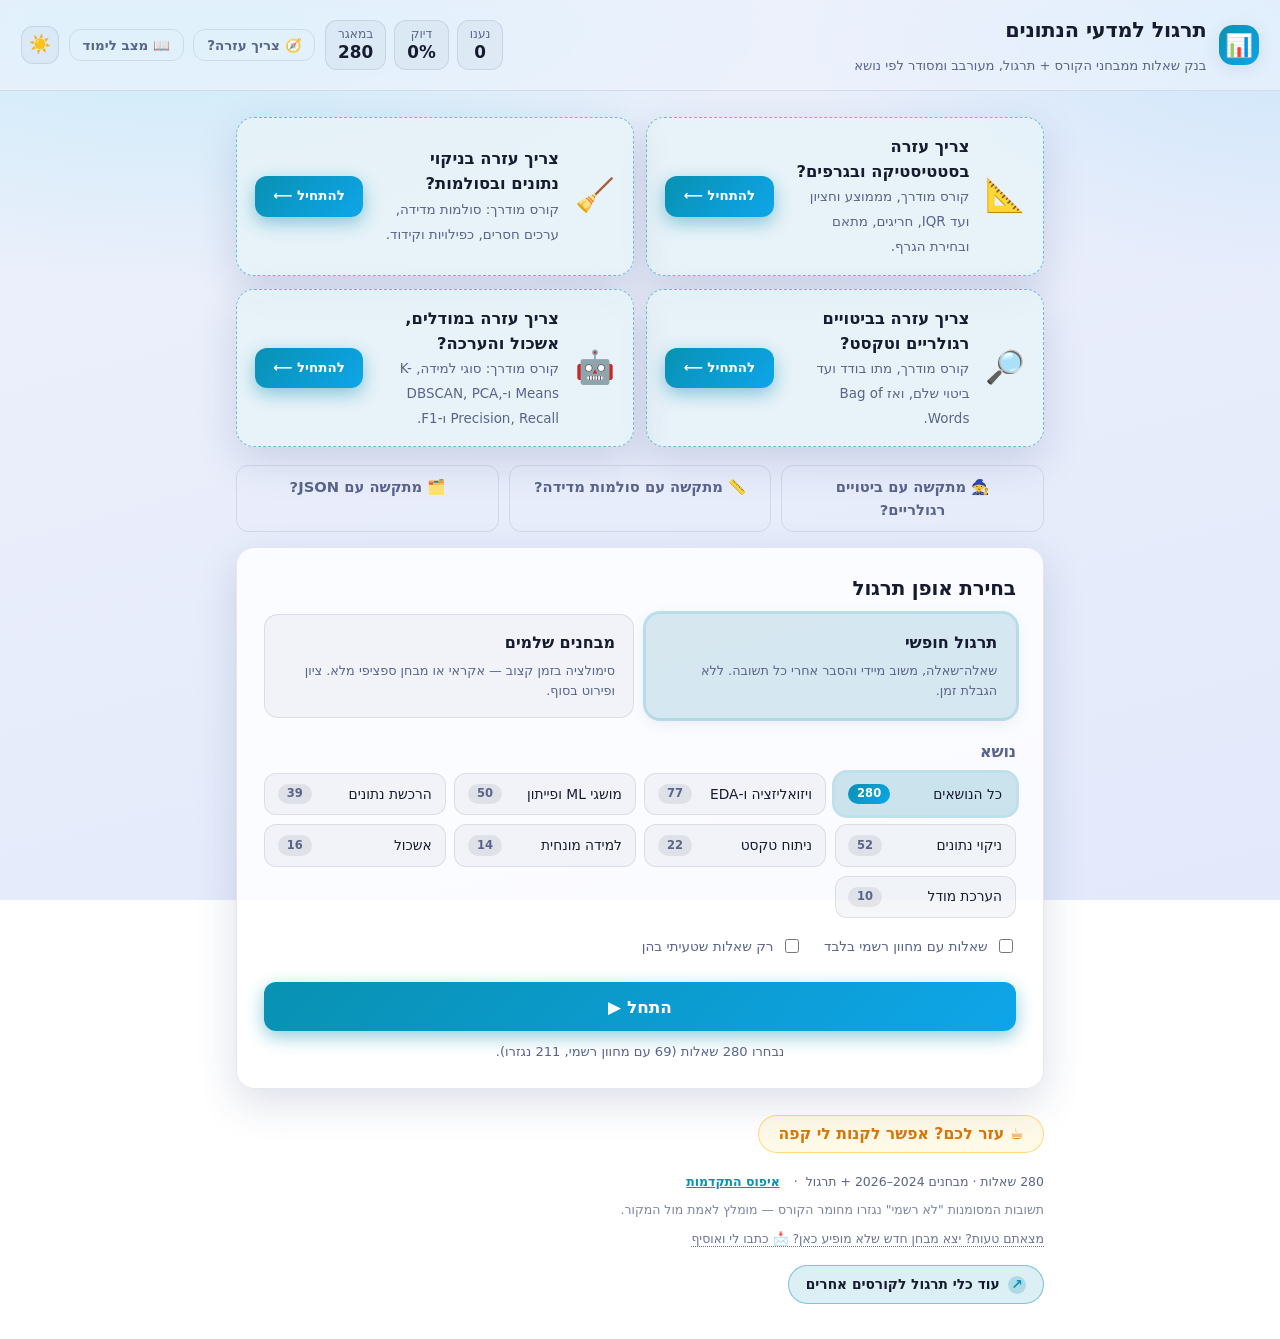
==== commit 854b6ac9: "Move the coffee button to the top of the footer and enlarge it Co-Authored-By: Claude Opus 5.5 <nore" ====
--- a/index.html
+++ b/index.html
@@ -247,6 +247,6 @@
 <script src="courses/ml/M07.js?v=1"></script>
 <!-- /COURSE LEVELS -->
 <script src="course-ui.js?v=1"></script>
-<script src="feedback.js?v=2"></script>
+<script src="feedback.js?v=3"></script>
 </body>
 </html>
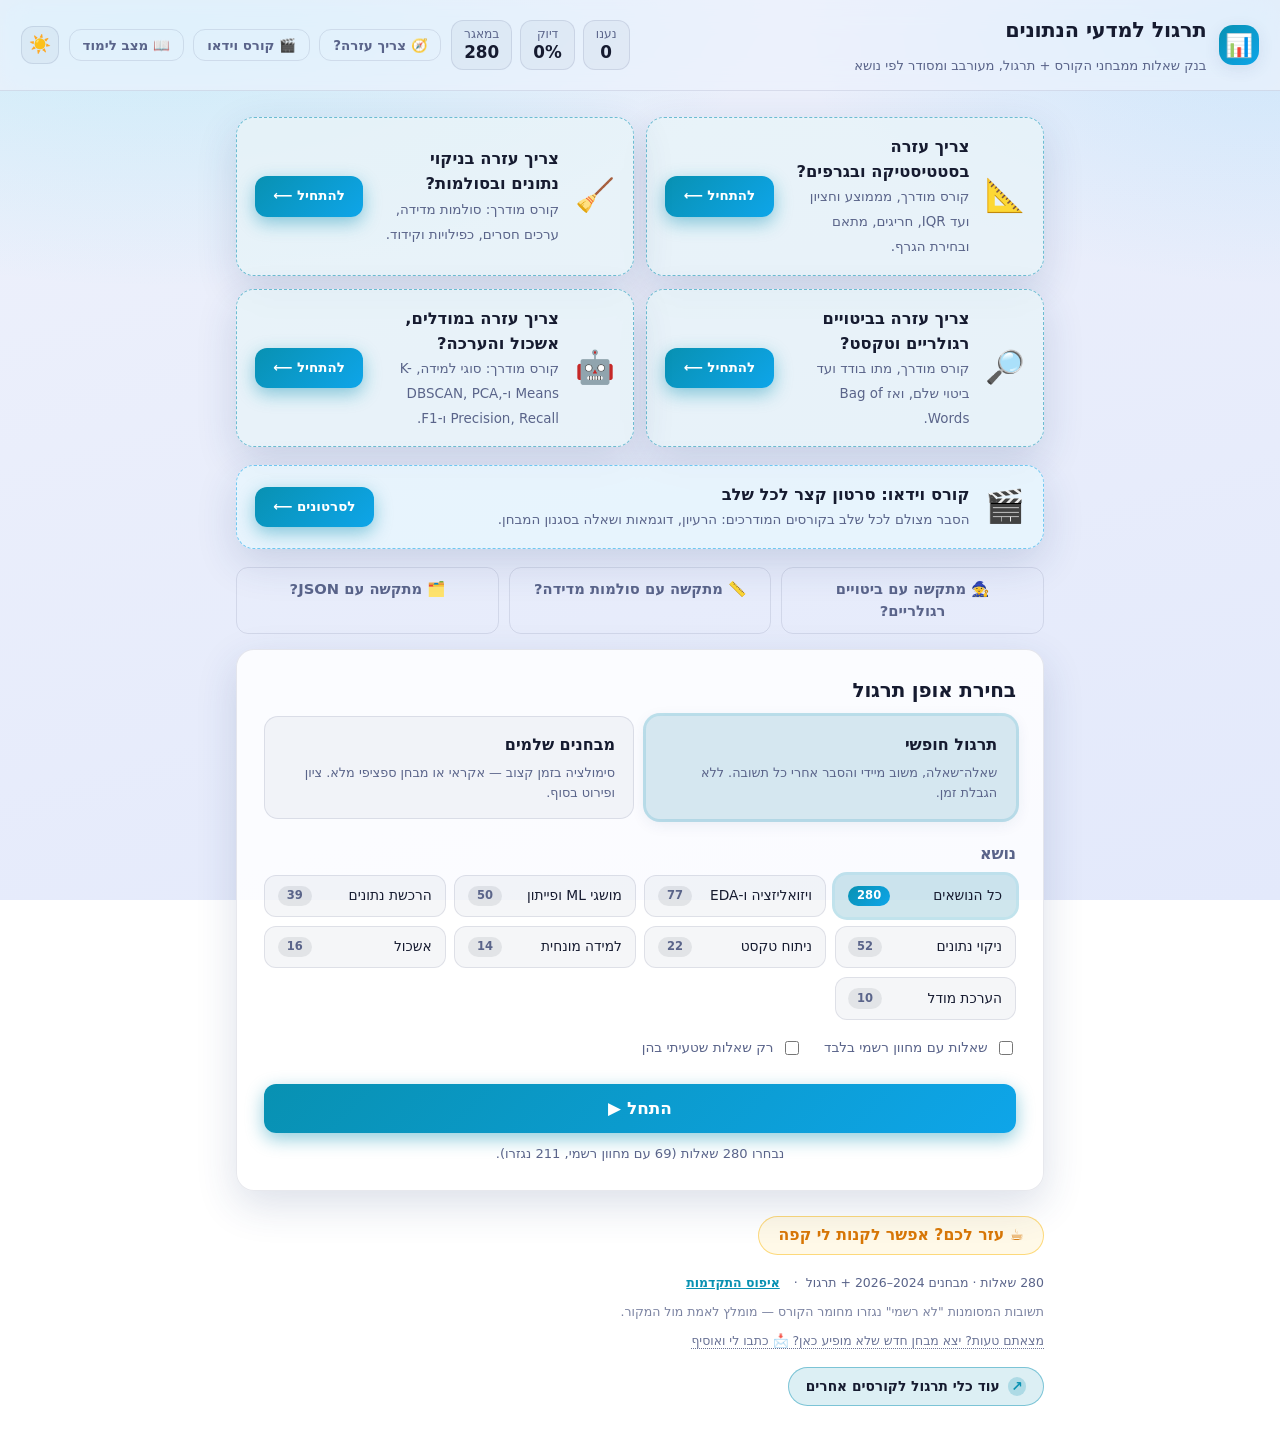
==== commit ed039bc1: "Video course: 🎬 list and player, lesson-screen button, first 5 YouTube links Co-Authored-By: Claude " ====
--- a/index.html
+++ b/index.html
@@ -5,7 +5,7 @@
 <meta name="viewport" content="width=device-width, initial-scale=1.0">
 <title>משחק תרגול — מבוא למדעי הנתונים</title>
 <link rel="icon" href="favicon.svg" type="image/svg+xml">
-<link rel="stylesheet" href="styles.css?v=22">
+<link rel="stylesheet" href="styles.css?v=23">
 <script>
   // Apply saved theme before first paint to avoid a flash of the wrong theme.
   (function(){ try{ var t=localStorage.getItem("dsq_theme"); if(t==="light"||t==="dark") document.documentElement.dataset.theme=t; }catch(e){} })();
@@ -24,6 +24,7 @@
   <div class="topbar-right">
     <div class="topstats" id="topStats"></div>
     <button id="crsHub" class="btn ghost crs-entry" type="button" title="קורסים מודרכים: סטטיסטיקה וגרפים · ניקוי נתונים · ביטויים רגולריים · מודלים והערכה">🧭 צריך עזרה?</button>
+    <button id="vidEntry" class="btn ghost vid-entry" type="button" title="קורס וידאו: סרטון לכל שלב בקורסים המודרכים">🎬 קורס וידאו</button>
     <button id="learnEntry" class="btn ghost learn-entry" type="button">📖 מצב לימוד</button>
     <!-- label kept on all breakpoints for clarity -->
     <button id="themeToggle" class="theme-toggle" type="button" aria-label="החלפת מצב תצוגה (בהיר/כהה)" title="מצב בהיר/כהה"></button>
@@ -54,6 +55,11 @@
         <div><b>צריך עזרה במודלים, אשכול והערכה?</b><span class="crs-promo-sub">קורס מודרך: סוגי למידה, K-Means ו-DBSCAN, PCA, Precision, Recall ו-F1.</span></div>
         <span class="btn primary go">להתחיל ⟵</span>
       </div>
+    </div>
+    <div class="card crs-promo vid-promo vid-entry" role="button" tabindex="0">
+      <span class="big-ico">🎬</span>
+      <div><b>קורס וידאו: סרטון קצר לכל שלב</b><span class="crs-promo-sub" id="vidPromoSub">הסבר מצולם לכל שלב בקורסים המודרכים: הרעיון, דוגמאות ושאלה בסגנון המבחן.</span></div>
+      <span class="btn primary go">לסרטונים ⟵</span>
     </div>
     <div class="help-links">
       <a href="regex-master.html" class="btn ghost regex-help">🧙 מתקשה עם ביטויים רגולריים?</a>
@@ -174,6 +180,36 @@
     </div>
     <div id="crsSumView" class="hidden">
       <div id="crsSum" class="card crs-sum"></div>
+    </div>
+  </section>
+
+  <!-- VIDEO COURSE ("🎬 קורס וידאו", video-ui.js) -->
+  <section id="screen-video" class="screen hidden">
+    <div id="vidListView">
+      <div class="card">
+        <div class="crs-head">
+          <div class="grow"><h2>🎬 קורס וידאו</h2><p class="sub">סרטון אחד לכל שלב בקורסים המודרכים, באותו סדר. כל סרטון מסביר את הרעיון, מראה דוגמאות ופותר שאלה בסגנון המבחן. אחרי הצפייה אפשר לעבור ישר לתרגול של אותו שלב.</p></div>
+        </div>
+        <div id="vidOverall" class="crs-overall"></div>
+      </div>
+      <div id="vidCourses" class="vid-courses"></div>
+      <div class="crs-actions"><button id="vidHomeBtn" class="btn ghost" type="button">⟵ חזרה לדף הבית</button></div>
+    </div>
+    <div id="vidPlayView" class="hidden">
+      <div class="card vid-player">
+        <div id="vidHead"></div>
+        <div id="vidFrame" class="vid-frame"></div>
+        <div id="vidYtLink" class="vid-ytlink"></div>
+        <div class="vid-nav">
+          <button id="vidPrev" class="btn ghost" type="button">⟶ הקודם</button>
+          <button id="vidWatchBtn" class="btn ghost vid-watch" type="button"></button>
+          <button id="vidNext" class="btn ghost" type="button">הבא ⟵</button>
+        </div>
+      </div>
+      <div class="crs-actions">
+        <button id="vidBack" class="btn ghost" type="button">⟵ לרשימת הסרטונים</button>
+        <button id="vidLevel" class="btn primary" type="button">לתרגול בשלב הזה ⟵</button>
+      </div>
     </div>
   </section>
 
@@ -246,7 +282,9 @@
 <script src="courses/ml/M06.js?v=1"></script>
 <script src="courses/ml/M07.js?v=1"></script>
 <!-- /COURSE LEVELS -->
-<script src="course-ui.js?v=1"></script>
+<script src="videos.js?v=1"></script>
+<script src="video-ui.js?v=1"></script>
+<script src="course-ui.js?v=2"></script>
 <script src="feedback.js?v=3"></script>
 </body>
 </html>
--- a/styles.css
+++ b/styles.css
@@ -540,3 +540,56 @@
   .q-table th,.q-table td{padding:.28rem .45rem}
 }
 .lesson-body td code,.lesson-body th code{white-space:nowrap}
+
+/* ---------------- video course ("🎬 קורס וידאו", video-ui.js; ported from automata-quiz) ---------------- */
+.vid-entry.btn{font-size:.84rem;padding:.45rem .8rem;white-space:nowrap}
+.vid-promo{margin-bottom:1.1rem;border-color:color-mix(in srgb,var(--brand2) 55%,transparent);
+  background:color-mix(in srgb,var(--brand2) 8%,var(--card))}
+.vid-promo:hover{border-color:var(--brand2)}
+.vid-courses{display:grid;gap:.9rem}
+.vid-course{margin-bottom:0}
+.vid-course-h{display:flex;align-items:center;justify-content:space-between;gap:.6rem;margin:0 0 .7rem;font-size:1.05rem}
+.vid-count{font-size:.78rem;font-weight:800;color:var(--muted);background:var(--card2);border:1px solid var(--line);border-radius:20px;padding:.1rem .55rem;flex:none}
+.vid-list{display:grid;gap:.45rem}
+.vid-row{display:grid;grid-template-columns:auto 1fr auto auto;align-items:center;gap:.7rem;width:100%;text-align:right;font:inherit;color:var(--ink);
+  cursor:pointer;border:1.5px solid var(--line);background:var(--card2);border-radius:12px;padding:.65rem .85rem;transition:border-color .15s,transform .15s}
+.vid-row:hover{border-color:var(--brand);transform:translateY(-1px)}
+.vid-row:focus-visible{outline:none;box-shadow:var(--ring)}
+.vid-num{font-size:.75rem;font-weight:800;color:var(--muted);font-family:ui-monospace,Consolas,monospace}
+.vid-ttl{font-weight:700;font-size:.95rem;line-height:1.4;min-width:0;overflow-wrap:anywhere}
+.vid-meta{font-size:.78rem;color:var(--muted);white-space:nowrap}
+.vid-check{display:grid;place-items:center;width:1.7rem;height:1.7rem;border-radius:50%;font-size:.8rem;font-weight:900;
+  color:var(--muted);border:1.5px solid var(--line-strong)}
+.vid-row.watched{border-color:color-mix(in srgb,var(--ok) 50%,transparent);background:color-mix(in srgb,var(--ok) 7%,var(--card2))}
+.vid-row.watched .vid-check{color:#fff;background:var(--ok);border-color:var(--ok)}
+.vid-row.bonus{margin-inline-start:1.2rem}
+.vid-tag{display:inline-block;font-size:.66rem;font-weight:800;color:var(--brand-ink);background:var(--brand);border-radius:20px;padding:.05rem .45rem;vertical-align:middle}
+.vid-tag.soon{color:var(--muted);background:var(--card2);border:1px solid var(--line-strong)}
+.vid-row.soon .vid-ttl{opacity:.8}
+.vid-player{margin-bottom:0}
+.vid-title{margin:.2rem 0 .9rem;font-size:1.25rem;line-height:1.4}
+.vid-frame{direction:ltr;position:relative;width:100%;aspect-ratio:16/9;border-radius:var(--radius-sm);overflow:hidden;background:#000;border:1px solid var(--line)}
+.vid-frame iframe,.vid-frame video{position:absolute;inset:0;width:100%;height:100%;border:0;display:block;background:#000}
+.vid-frame.missing{background:var(--card2);display:grid;place-items:center}
+.vid-missing{display:flex;flex-direction:column;align-items:center;gap:.35rem;text-align:center;padding:1rem;color:var(--ink);line-height:1.6;direction:rtl}
+.vid-missing span{color:var(--muted);font-size:.88rem;max-width:30rem}
+.vid-missing-ico{font-size:2rem}
+.vid-ytlink{font-size:.82rem;margin-top:.45rem;text-align:left}
+.vid-ytlink:empty{display:none}
+.vid-ytlink a{color:var(--muted);text-decoration:underline;text-underline-offset:2px}
+.vid-ytlink a:hover{color:var(--ink)}
+.vid-nav{display:flex;gap:.5rem;margin-top:.9rem;flex-wrap:wrap}
+.vid-nav .btn{flex:1 1 auto}
+.vid-watch.on{color:var(--ok);border-color:color-mix(in srgb,var(--ok) 60%,transparent);background:var(--ok-bg)}
+.vid-lesson-btns{display:flex;flex-wrap:wrap;gap:.5rem;margin:0 0 1rem}
+.vid-lesson-btns .btn{flex:1 1 auto;white-space:normal;text-align:center}
+@media(max-width:560px){
+  .topbar-right .vid-entry{order:3;flex:1 1 calc(33% - .4rem);justify-content:center;padding:.42rem .5rem;font-size:.8rem}
+  .topbar-right .crs-entry,.topbar-right .learn-entry{flex-basis:calc(33% - .4rem);padding:.42rem .5rem;font-size:.8rem}
+  .vid-promo .go{display:none}
+  .vid-row{gap:.5rem;padding:.6rem .7rem}
+  .vid-row .vid-meta{font-size:.7rem}
+  .vid-row.bonus{margin-inline-start:.7rem}
+  .vid-title{font-size:1.1rem}
+  .vid-nav .btn{padding-inline:.6rem}
+}
